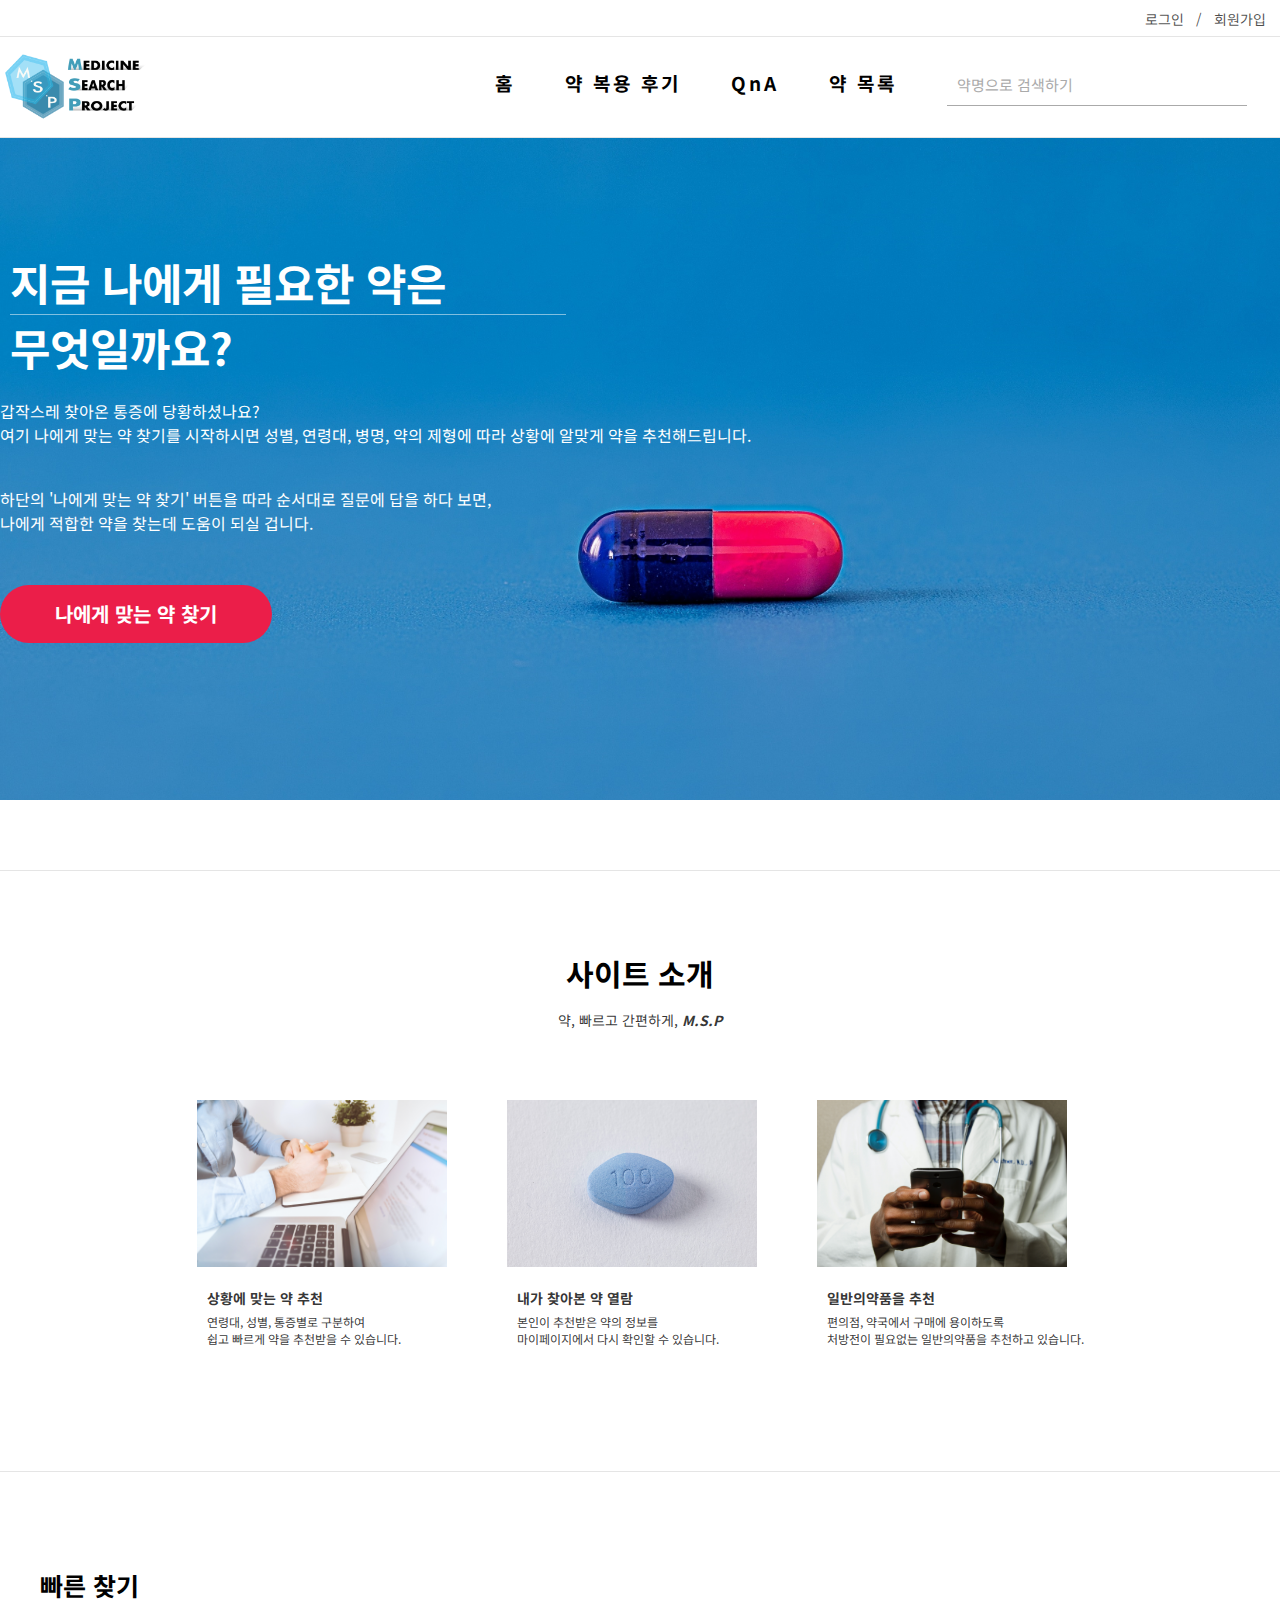
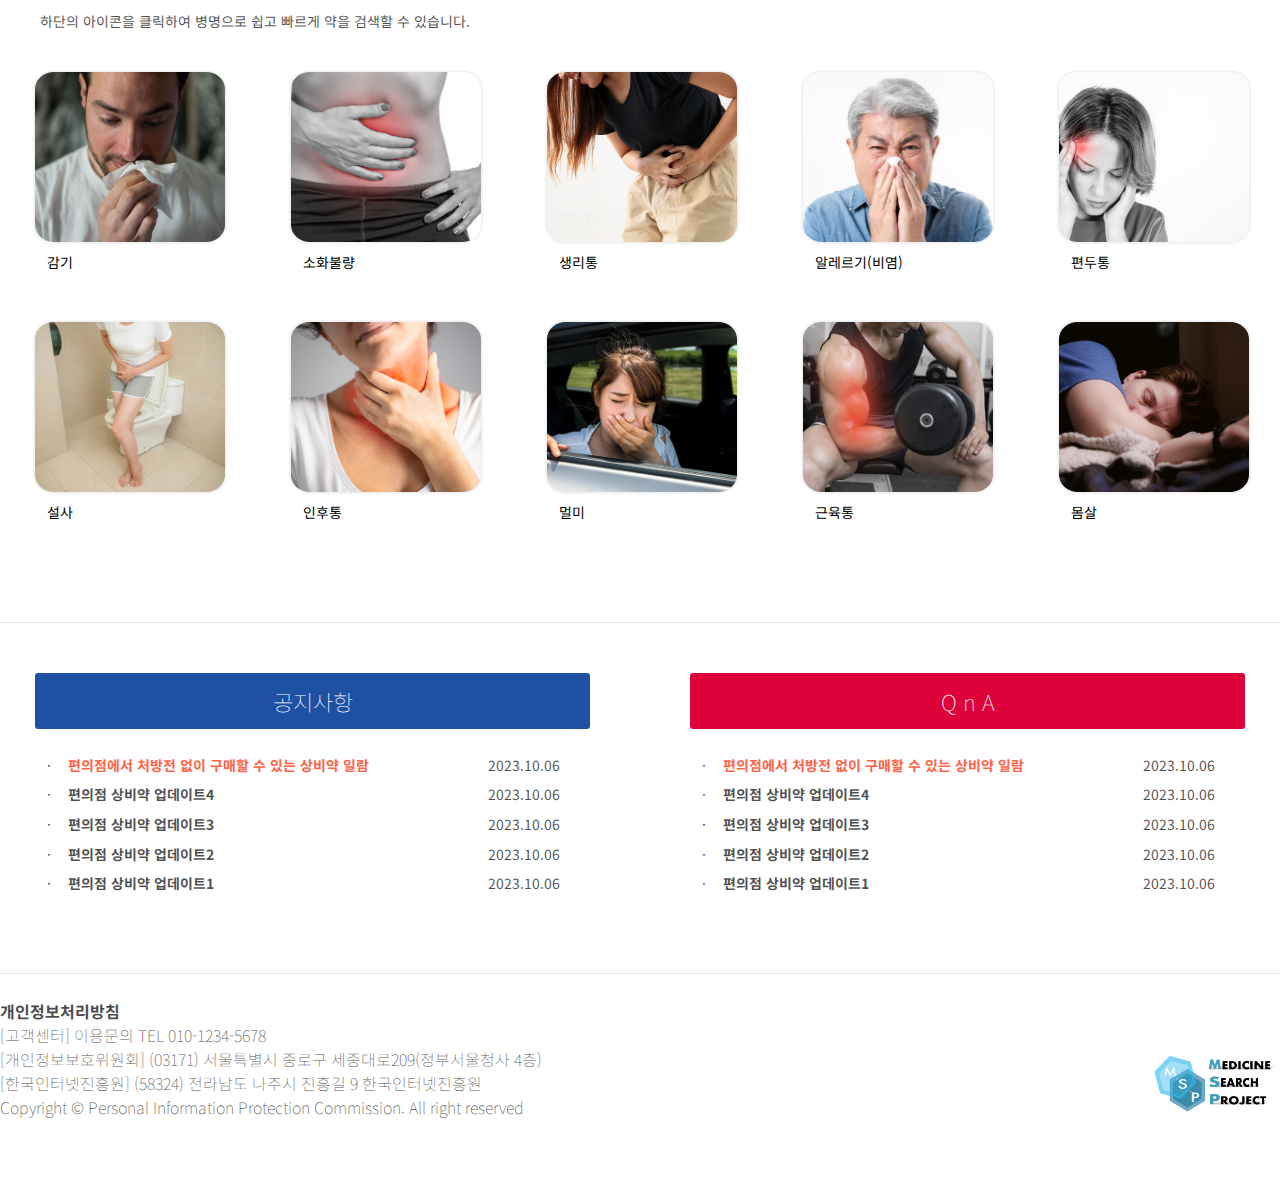
==== M.S.P/index.html @ 4493c48e "Add files via upload" ====
<!DOCTYPE html>
<html lang="ko">

<head>
    <meta charset="UTF-8">
    <meta name="viewport" content="width=device-width, initial-scale=1.0">
    <title>M.S.P - Medicine Search Project</title>
    <link rel="stylesheet" href="https://cdnjs.cloudflare.com/ajax/libs/font-awesome/6.4.2/css/all.min.css"
        integrity="sha512-z3gLpd7yknf1YoNbCzqRKc4qyor8gaKU1qmn+CShxbuBusANI9QpRohGBreCFkKxLhei6S9CQXFEbbKuqLg0DA=="
        crossorigin="anonymous" referrerpolicy="no-referrer" />
    <link rel="stylesheet" href="./css/index.css">
</head>

<body>
    <header>
        <nav class="header-top">
            <div class="login-wrap">                
                   <a href="./login.html">로그인</a>
                   <a href="">/</a>
                   <a href="./register.html">회원가입</a>    
            </div>
            
            <div class="top-hr">
                <hr>
            </div>
                              
            <nav class="nav-wrap">
                <div class="logo">
                    <a href="./index.html"><img src="./images/nocolorlogo.png" alt=""></a>
                </div>
                <ul>                        
                    <a href="./index.html"><li>홈</li></a>    
                    <a href="./board/board.html"><li>약 복용 후기</li></a>
                    <a href="./board/board.html"><li>QnA</li></a>    
                    <a href="./board/boardWeb.html"><li>약 목록</li></a>   
                    <li class="search">                                                        
                        <input type="text" placeholder="약명으로 검색하기">
                        <span></span>
                        <button><i class="fa-solid fa-magnifying-glass"></i></button>
                    </li>                    
                </ul>
            </nav>                        
        </nav>
       
    <div class="bg">
        <div class="bg-wrap">
            <div class="bg-content">
                <h1 class="content-title">지금 나에게 필요한 약은<br>
                    <hr>
                    무엇일까요?
                </h1>
                <p class="content-p">
                    갑작스레 찾아온 통증에 당황하셨나요?<br>
                    여기 나에게 맞는 약 찾기를 시작하시면 성별, 연령대, 병명, 약의 제형에 따라 상황에 알맞게 약을 추천해드립니다.
                </p>

                <p class="content-p">
                    하단의 '나에게 맞는 약 찾기' 버튼을 따라 순서대로 질문에 답을 하다 보면,<br>
                    나에게 적합한 약을 찾는데 도움이 되실 겁니다.
                </p>

                <div class="btn-wrap">
                    <a href="./matching/search.html"><button class="btn">나에게 맞는 약 찾기</button></a>
                </div>
            </div>
        </div>
    </div>
    </header>

    <div class="one-hr">
        <hr>
    </div>

    <main>
         <section class="adv">
                <div class="adv-container">
                    <div class="adv-title">
                        <h1>사이트 소개</h1>
                        <p>약, 빠르고 간편하게, <span>M.S.P</span></p>                        
                    </div>
                    <div class="adv-content">
                        <div class="adv-box">
                            <div class="adv-pic"><img src="./images/sangdam2.jpg" alt=""></div>
                            <div class="adv-subtitle">
                                <h2>상황에 맞는 약 추천</h2>
                                <p>연령대, 성별, 통증별로 구분하여 <br>쉽고 빠르게 약을 추천받을 수 있습니다.</p>
                            </div>
                        </div>
                        <div class="adv-box">
                            <div class="adv-pic"><img src="./images/onemedicine.jpg" alt=""></div>
                            <div class="adv-subtitle">
                                <h2>내가 찾아본 약 열람</h2>
                                <p>본인이 추천받은 약의 정보를 <br>마이페이지에서 다시 확인할 수 있습니다.</p>
                            </div>
                        </div>
                        <div class="adv-box">
                            <div class="adv-pic"><img src="./images/phonedoc.jpg" alt=""></div>
                            <div class="adv-subtitle">
                                <h2>일반의약품을 추천</h2>
                                <p>편의점, 약국에서 구매에 용이하도록<br>처방전이 필요없는 일반의약품을 추천하고 있습니다.</p>
                            </div>
                        </div>
                    </div>
                </div>
            </section>

            <div class="one-hr">
                <hr>
            </div>

            <section class="one">                
                <div class="one-container">
                    <div class="disease-title">
                        <h2>빠른 찾기</h2>
                        <p>하단의 아이콘을 클릭하여 병명으로 쉽고 빠르게 약을 검색할 수 있습니다.</p>
                    </div>
                   <div class="disease-content">
                        <div class="disease-box">                            
                            <div class="disease-pic">
                                <a href=""><img class="pic" src="./images/cold.jpg" alt=""></a>
                            </div>           
                            <span>감기</span>
                        </div>
                        <div class="disease-box">                            
                            <div class="disease-pic">
                                <a href=""><img class="pic" src="./images/stoma.jpg" alt=""></a>
                            </div>
                            <span>소화불량</span>  
                        </div>
                        <div class="disease-box">                            
                            <div class="disease-pic">
                                <a href=""><img class="pic" src="./images/period.jpg" alt=""></a>
                            </div>  
                            <span>생리통</span>
                        </div>
                        <div class="disease-box">                            
                            <div class="disease-pic">
                                <a href=""><img class="pic" src="./images/allergy.jpg" alt=""></a>
                            </div> 
                            <span>알레르기(비염)</span> 
                        </div>
                        <div class="disease-box">                            
                            <div class="disease-pic">
                                <a href=""><img class="pic" src="./images/headache.jpg" alt=""></a>
                            </div>  
                            <span>편두통</span>
                        </div>
                        <div class="disease-box">                            
                            <div class="disease-pic">
                                <a href=""><img class="pic" src="./images/sulsa.jpg" alt=""></a>
                            </div>           
                            <span>설사</span>
                        </div>
                        <div class="disease-box">                            
                            <div class="disease-pic">
                                <a href=""><img class="pic" src="./images/inhu.jpg" alt=""></a>
                            </div>
                            <span>인후통</span>  
                        </div>
                        <div class="disease-box">                            
                            <div class="disease-pic">
                                <a href=""><img class="pic" src="./images/mulmi.jpg" alt=""></a>
                            </div>  
                            <span>멀미</span>
                        </div>
                        <div class="disease-box">                            
                            <div class="disease-pic">
                                <a href=""><img class="pic" src="./images/muscle.jpg" alt=""></a>
                            </div> 
                            <span>근육통</span> 
                        </div>
                        <div class="disease-box">                            
                            <div class="disease-pic">
                                <a href=""><img class="pic" src="./images/momsal.jpg" alt=""></a>
                            </div>  
                            <span>몸살</span>
                        </div>
                   </div>                                
                </div>
            </section>

            <div class="two-hr">
                <hr>
            </div>

            <section class="two">                
                <div class="two-container">
                    <div class="two-notice">
                        <div class="two-title">
                            <h2>공지사항</h2>                        
                        </div>                    
                        <div class="table-wrap">                    
                            <table class="table-box">                        
                                <tbody>
                                    <tr>
                                        <td>·</td>
                                        <td><span><i class="fa-solid fa-star"></i>편의점에서 처방전 없이 구매할 수 있는 상비약 일람<i class="fa-solid fa-star"></i></span> </td>
                                        <td>2023.10.06</td>
                                    </tr>
                                    <tr>
                                        <td>·</td>
                                        <td><b>편의점 상비약 업데이트4</b> </td>
                                        <td>2023.10.06</td>
                                    </tr>
                                    <tr>
                                        <td>·</td>
                                        <td><b>편의점 상비약 업데이트3</b> </td>
                                        <td>2023.10.06</td>
                                    </tr>                                
                                    <tr>
                                        <td>·</td>
                                        <td><b>편의점 상비약 업데이트2</b> </td>
                                        <td>2023.10.06</td>
                                    </tr>
                                    <tr>
                                        <td>·</td>
                                        <td><b>편의점 상비약 업데이트1</b> </td>
                                        <td>2023.10.06</td>                                
                                    </tr>
                                </tbody>                    
                            </table>
                        </div> 
                    </div>
                                            
                    <div class="two-QnA">                        
                        <div class="two-title">
                            <h2>Q n A</h2>                        
                        </div>                    
                        <div class="table-wrap">                    
                            <table class="table-box">                        
                                <tbody>
                                    <tr>
                                        <td>·</td>
                                        <td><span><i class="fa-solid fa-star"></i>편의점에서 처방전 없이 구매할 수 있는 상비약 일람<i class="fa-solid fa-star"></i></span> </td>
                                        <td>2023.10.06</td>
                                    </tr>
                                    <tr>
                                        <td>·</td>
                                        <td><b>편의점 상비약 업데이트4</b> </td>
                                        <td>2023.10.06</td>
                                    </tr>
                                    <tr>
                                        <td>·</td>
                                        <td><b>편의점 상비약 업데이트3</b> </td>
                                        <td>2023.10.06</td>
                                    </tr>                                
                                    <tr>
                                        <td>·</td>
                                        <td><b>편의점 상비약 업데이트2</b> </td>
                                        <td>2023.10.06</td>
                                    </tr>
                                    <tr>
                                        <td>·</td>
                                        <td><b>편의점 상비약 업데이트1</b> </td>
                                        <td>2023.10.06</td>                                
                                    </tr>
                                </tbody>                    
                            </table>
                        </div> 
                    </div>
                </div>                                                                               
            </section>
        
    </main>

    <footer>
        <div class="footer_container">
            <div class="copyright">
                <p>
                    <span>개인정보처리방침</span><br>
                    [고객센터] 이용문의 TEL 010-1234-5678 <br>
                    [개인정보보호위원회] (03171) 서울특별시 종로구 세종대로209(정부서울청사 4층) <br>
                    [한국인터넷진흥원] (58324) 전라남도 나주시 진흥길 9 한국인터넷진흥원<br>
                    Copyright © Personal Information Protection Commission. All right reserved
                </p>
            </div>
           
            <div class="foot-logo">
                <a href="./index.html"> <img src="./images/nocolorlogo.png" alt=""></a>
            </div>
            
        </div>
    </footer>
</body>

</html>
---- M.S.P/css/index.css ----
@charset 'utf-8';
@import url('https://fonts.googleapis.com/css2?family=Noto+Sans+KR&display=swap');
@import url('https://fonts.googleapis.com/css2?family=Roboto&display=swap');
@import url('https://fonts.googleapis.com/css2?family=Noto+Sans+KR:wght@400;500&family=Roboto&display=swap');
* {
    margin: 0;
    padding: 0;
    box-sizing: border-box;
    font-family: 'Noto Sans KR', sans-serif;
    
}

body{
    background-color: #Fff;
}

ul li {
    list-style: none;
    margin: 25px;
}

a {
    text-decoration: none;
    color: black;
}

img {
    width:100%;
}

hr {
    border: 0;
    height: 1px;
    background-color: rgba(0, 0, 0, 0.1);
}







/* -------------- header---------------- */

.header-top {
    
    width: 100%;     
    z-index: 1;       
    
}


.login-wrap {
    width: 1280px;
    margin: 0 auto;
    text-align: end;
    /* background-color: gray; */
    padding: 6px;
   
    
    
    
}

.login-wrap a{
    margin-right: 8px;
    color: rgba(0, 0, 0, 0.7);
    font-size: 14px;
    
}


/* ----------- nav ---------------  */

.header-top{
    width: 100%;
    position: fixed;
    top: 0;
    left: 0;
    right: 0;
    background-color: #fff;
    border-bottom: 1px solid rgba(0, 0, 0, 0.1);
    
    
}

.nav-wrap {
    display: flex;
    max-width: 1280px;
    width: 100%;
    margin: 0 auto;    
    justify-content: space-between;
    align-items: center;
    height: 100px;
    background-color: #fff;
    /* background-color: #a70638; */
    
}

.logo {
    width: 150px;
    height: 150px;
}

.nav-wrap ul{
    display: flex;
    justify-content: space-between;
    
}

.nav-wrap ul li {
    letter-spacing: 3px;
    font-weight: bold;
    font-size: 19px;            
}

.nav-wrap ul a:hover {
    color: #3CB4FF;
    /* border-top: 2px solid #3CB4FF; */
    /* line-height: 1; */
}


.search input{
    /* border: 0;
    border: 1px solid #ccc;
    border-radius: 5px;
    outline: none;
     */
     
        font-size: 15px;
        color: #222222;
        width: 300px;
        border: none;
        border-bottom: solid #aaaaaa 1px;
        padding-bottom: 10px;
        padding-left: 10px;
        position: relative;
        background: none;
        
   
}

.search input::placeholder{
    color: #aaaaaa; 

}
.search input:focus { 
    outline: none; 
    border-bottom: 1.7px solid #000;
    
}

.search button{
    border: 0;
    background-color: #fff;
    
}

.search i{
    font-size: 16px;
    cursor: pointer;
}

.search i:hover{
    color: #3CB4FF;
    transition: .3s;
}




.bg {
    background-image: url(../images/medi2.bg.jpg);
    background-repeat: no-repeat;
    background-position: center;
    background-size: cover;
    padding-top: 100px;
    width: 100%;
    height: 800px;

}

.bg-wrap{
    max-width: 1280px;
    width: 100%;
    display: flex;
    
    align-items: center; 
    margin: 0 auto;
    
    
}

.bg-content {
    margin: 150px 0 20px;
    color: #fff;
    /* background-color: tomato;/ */

}

.bg-content .content-title hr{
    border: 0;
    height: 1;
    background-color: rgba(255, 255, 255, 0.5);
}

.content-title {
    font-size: 2.75rem;
    font-weight: 700;
    padding-left: 10px;
}

.content-title hr{
    width: 75%;
    
    
}

.content-p{
    padding: 20px 0;
    font-size: 1rem;
}

.btn {
    border: 0;
    outline: 0;
    margin-top: 30px;
    padding: 0 55px;
    font-size: 20px;
    font-weight: 500;
    line-height: 58px;
    border-radius: 50px;
    font-weight: bold;
    background-color: #eb1e49;
    color: #fff;
    font-family: 'Noto Sans KR', sans-serif;
    cursor: pointer;
    transition: .3s;
}

.btn:hover {    
    background-color: #a70638;
}

/* -------------------main one----------------------*/

main {
    max-width: 1280px;
    width: 100%;
    margin: 0 auto;
}

.one-hr{
    margin-top: 70px;
    width: 100%
}

.one-hr hr{
    max-width: 1280px;
    width: 100%;
    margin: 0 auto;
}

.adv {
    width: 100%;
}

.adv-container {
    max-width: 1280px;
    width: 100%;
    margin: 0 auto;
    margin-top: 80px;    
    align-items: center;
    height: 450px;
}

.adv-title {
    text-align: center;
    margin-bottom: 40px;    
    
}

.adv-title h1{
    margin-bottom: 15px;
    font-size: 30px;
    /* font-family: 'Noto Sans KR', sans-serif; */
}

.adv-title p {
    font-size: 14px;
    font-weight: 400;
    color: rgba(0, 0, 0, 0.8);
}

.adv-title p span{
    font-weight: bold;
    font-style: italic;
}

.adv-content{
    display: flex;
    justify-content: center;
    
}

.adv-box{
    margin: 30px;
    /* background-color: #222222; */
}

.adv-content h2{
    font-size: 14px;
    margin-bottom: 5px;
    /* font-weight: lighter; */
}

.adv-content p {
    font-size: 12px;
}

.adv-pic {
    width: 250px;
    margin-bottom: 16px;
}

.adv-subtitle {
    margin-left: 10px;
    color: rgba(0, 0, 0, 0.8);
}

.one{
    width: 100%;
    
}

.one-container{
    max-width: 1280px;
    width: 100%;    
    margin: 0 auto;
    /* background-color: aqua; */
    /* box-shadow: 0 0 2px 1px #ccc; */
    display: grid;
    margin-top: 20px;
    margin: 0 auto;
    flex: 1;
    height: 700px;
   
    
}

.disease-title{
    /* background-color: aqua; */
    width: 500px;
    height: 100px;
    text-align: left;
    margin-left: 40px;
    margin-top: 80px;
    
    
}

.disease-title h2{
    font-size: 25px;       
    margin: 15px 0 8px 0;
}

.disease-title p{
    font-size: 14px;
    color: rgba(0, 0, 0, 0.7)
    
    
}

.disease-content {
    max-width: 1280px;
    width: 100%;
    display: grid;
    grid-template-columns: repeat(5, 1fr);    
    margin: 0 auto;
    
    
}

.disease-box {    
    margin: 0 20px 40px 35px;     
    text-align: left;
    font-size: 14px;
    /* background-color: #222222; */
    
    
}

.disease-box span{
    margin-left: 12px;
}

.disease-pic {
    
    /* border: 1px solid rgba(0, 0, 0, 0.1); */
    width: 190px;
    height: 170px; 
    border-radius: 10%;
    overflow: hidden;
    margin-bottom: 10px;
    box-shadow: 0 0 3px 1px rgba(0, 0, 0, 0.1);
    outline: 0;
    border: 0;
    
}

.pic {
    width: 100%;
    height: 100%;
    object-fit: cover;
    
}

.pic:hover{
    transform: scale(1.2);
    transition: 0.5s;
    
}

/* -------------------main two----------------------*/

.two-hr{
    margin: 50px 0;
    width: 100%
}

.two-hr hr{
    max-width: 1280px;
    width: 100%;
    margin: 0 auto;
}

.two{
    width: 100%;
    margin-bottom: 50px;
}

.two-container{
    max-width: 1280px;
    width: 100%;
    display: flex;
    justify-content: space-between;
    height: 250px;
   
    margin: 0 auto;


}



.two-title{
    /* background-color: aqua; */
    width: 555px;
    padding: 12px 0;
    text-align: center;    
    /* margin-left: 20px;  */
    margin-bottom: 20px;    
    background-color: #1e50a4;
    color: #fff;
    border: 0;    
    border-radius: 3px;
    
}

.two-title h2{
    font-weight: lighter;
    font-size: 1.375rem;
    text-align: center;
}

.two-title i{
    text-align: end;
}

.table-box {
    width: 100%;       
    height: 150px;
    /* margin-left: 20px; */
}

.table-box td{
    text-align: left;
    padding-left: 10px;  
    color: rgba(0, 0, 0, 0.7);
    font-size: 0.875rem;
    
}

.table-box span{
    color: tomato;
    font-weight: bold;
}

.two-notice{
    margin-left: 35px;
}

.two-QnA{
    margin-right: 35px;    
}

.two-QnA .two-title{
    background-color: #DF013A;
    
}

/*------------------------- footer css --------------------------*/

footer {    
    color:  #000;
    padding: 25px 0;
    border-top:  1px solid rgba(0, 0, 0, 0.1);
    
}

.footer_container {
    width: 100%;
    max-width: 1280px;
    margin: 0 auto;
    text-align: left;
    display: flex;
    justify-content: space-between;
}

.copyright p{
    opacity: .7;
    font-weight: lighter;
    letter-spacing: -1;
}

.copyright p span{
    font-weight: bold;
}


.foot-logo{
    width: 130px;
    margin: 20px 0 0 20px;
}
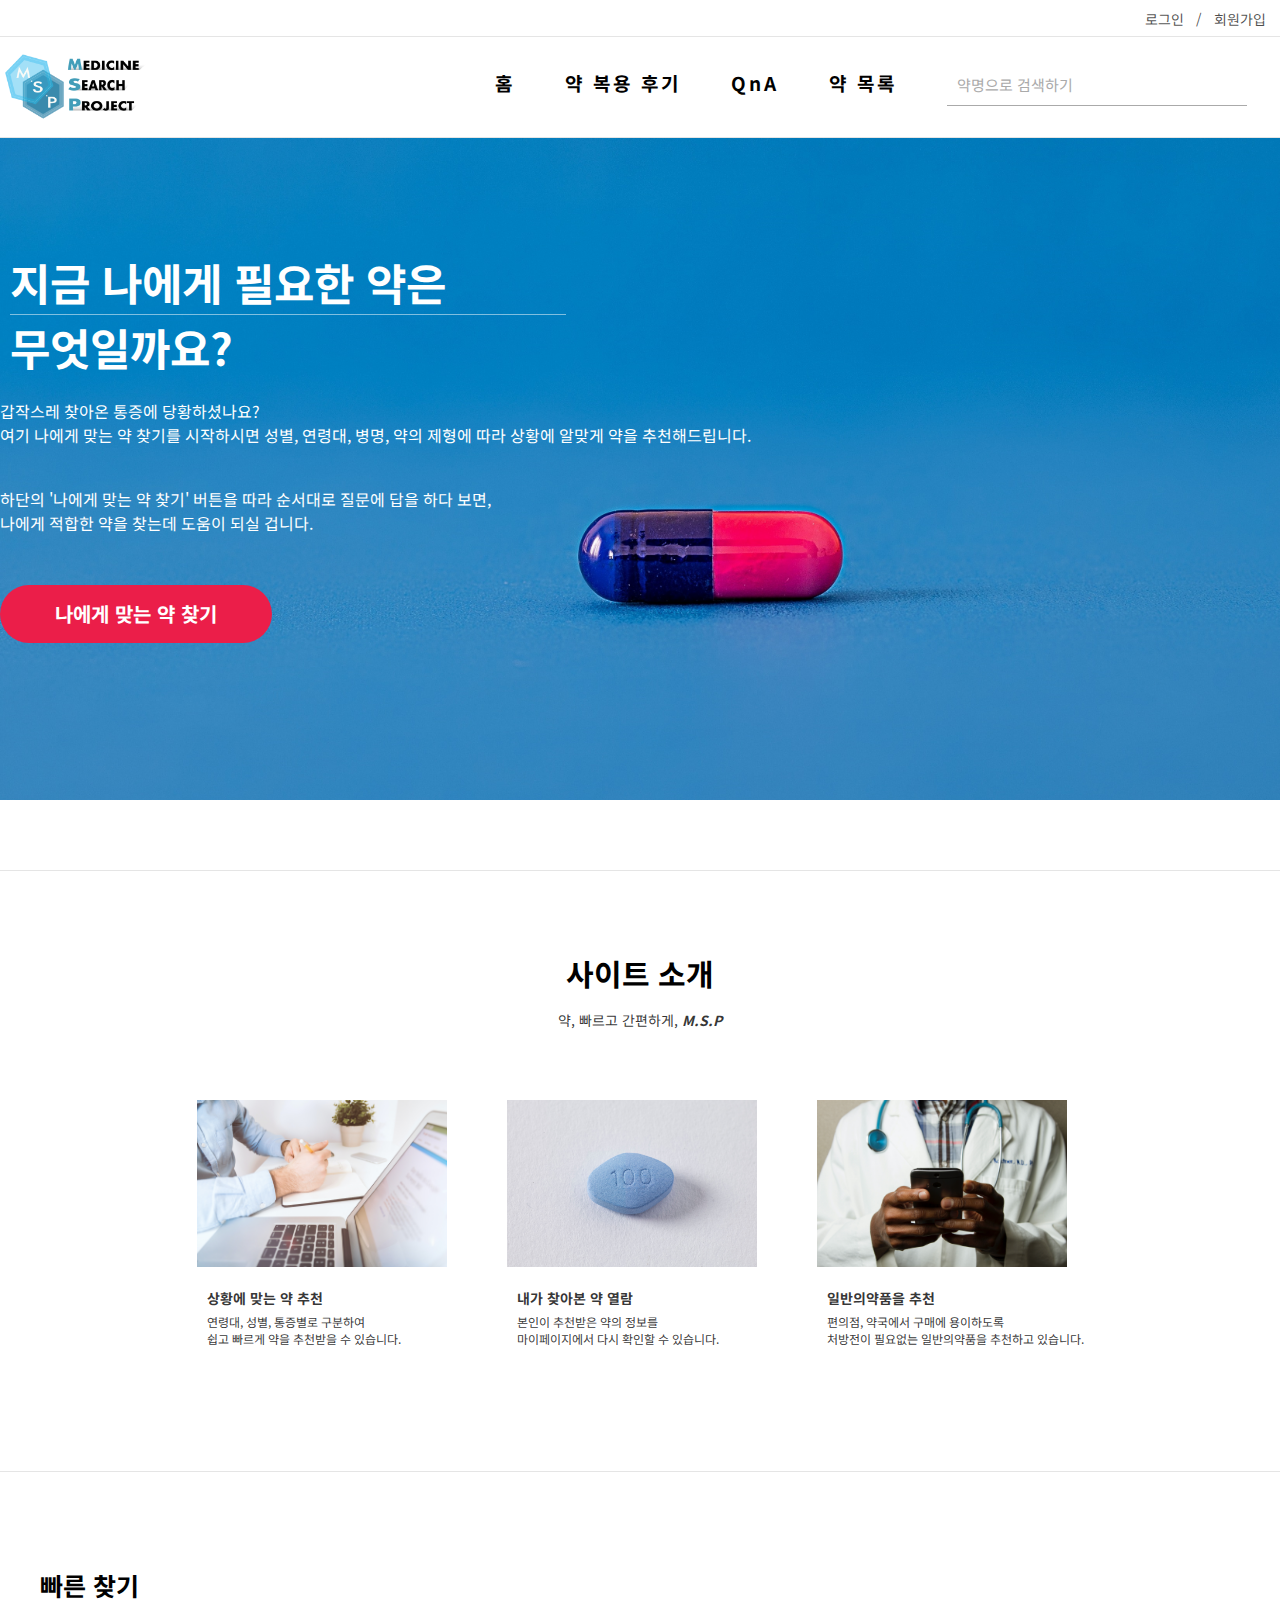
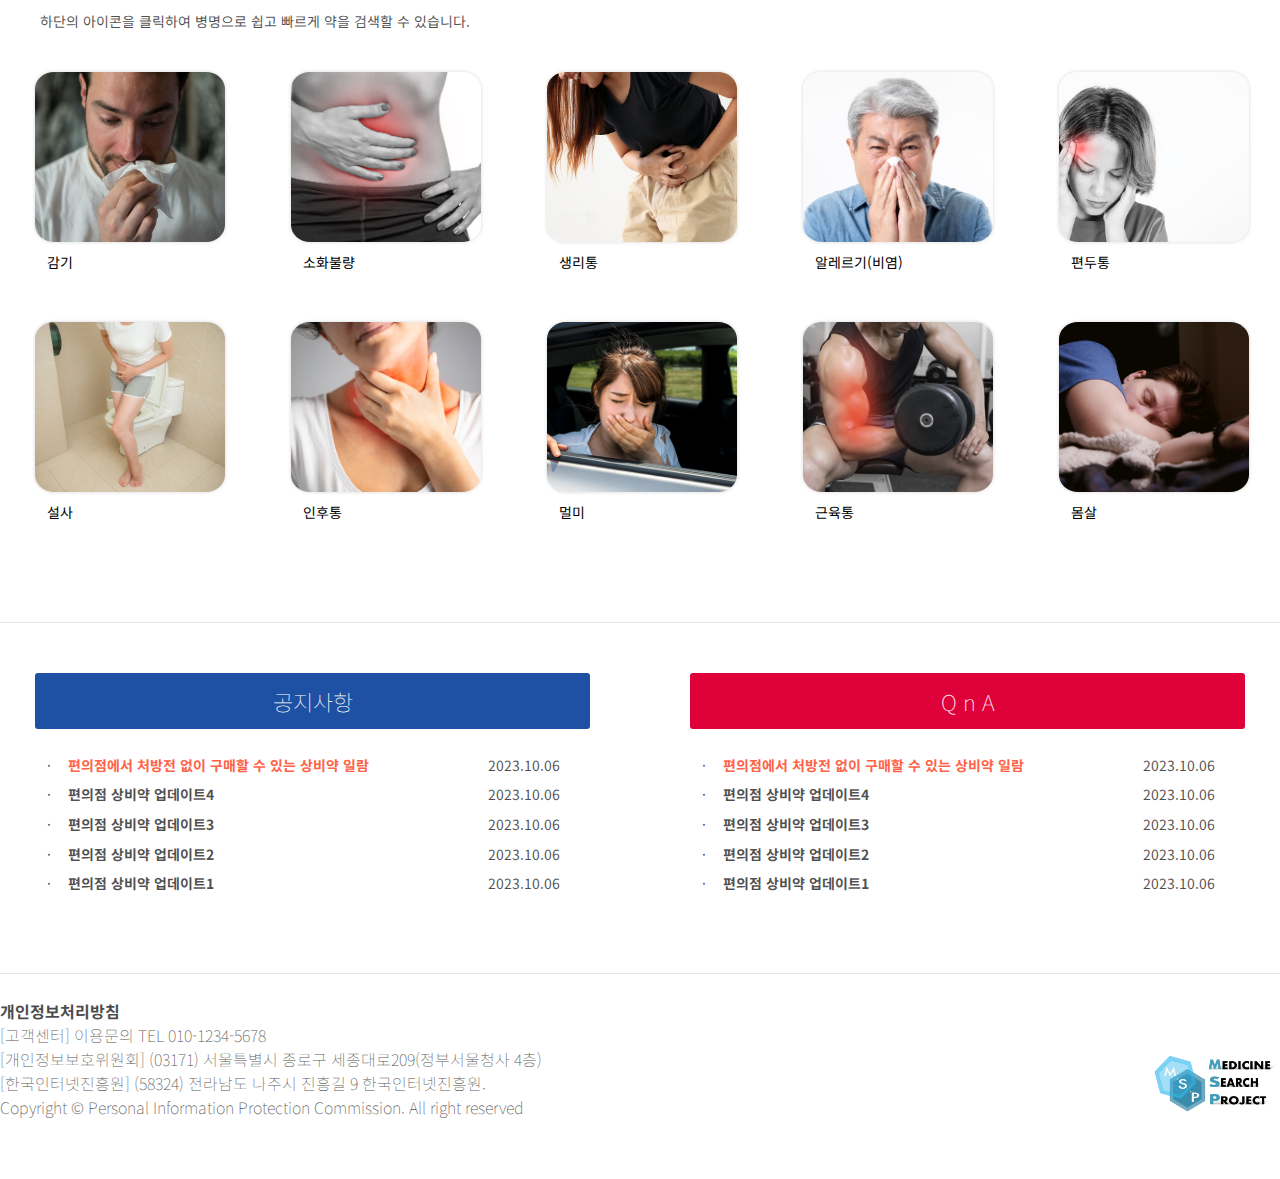
==== commit c7cad897: "intellij" ====
--- a/M.S.P/index.html
+++ b/M.S.P/index.html
@@ -270,7 +270,7 @@
                     <span>개인정보처리방침</span><br>
                     [고객센터] 이용문의 TEL 010-1234-5678 <br>
                     [개인정보보호위원회] (03171) 서울특별시 종로구 세종대로209(정부서울청사 4층) <br>
-                    [한국인터넷진흥원] (58324) 전라남도 나주시 진흥길 9 한국인터넷진흥원<br>
+                    [한국인터넷진흥원] (58324) 전라남도 나주시 진흥길 9 한국인터넷진흥원.<br>
                     Copyright © Personal Information Protection Commission. All right reserved
                 </p>
             </div>
